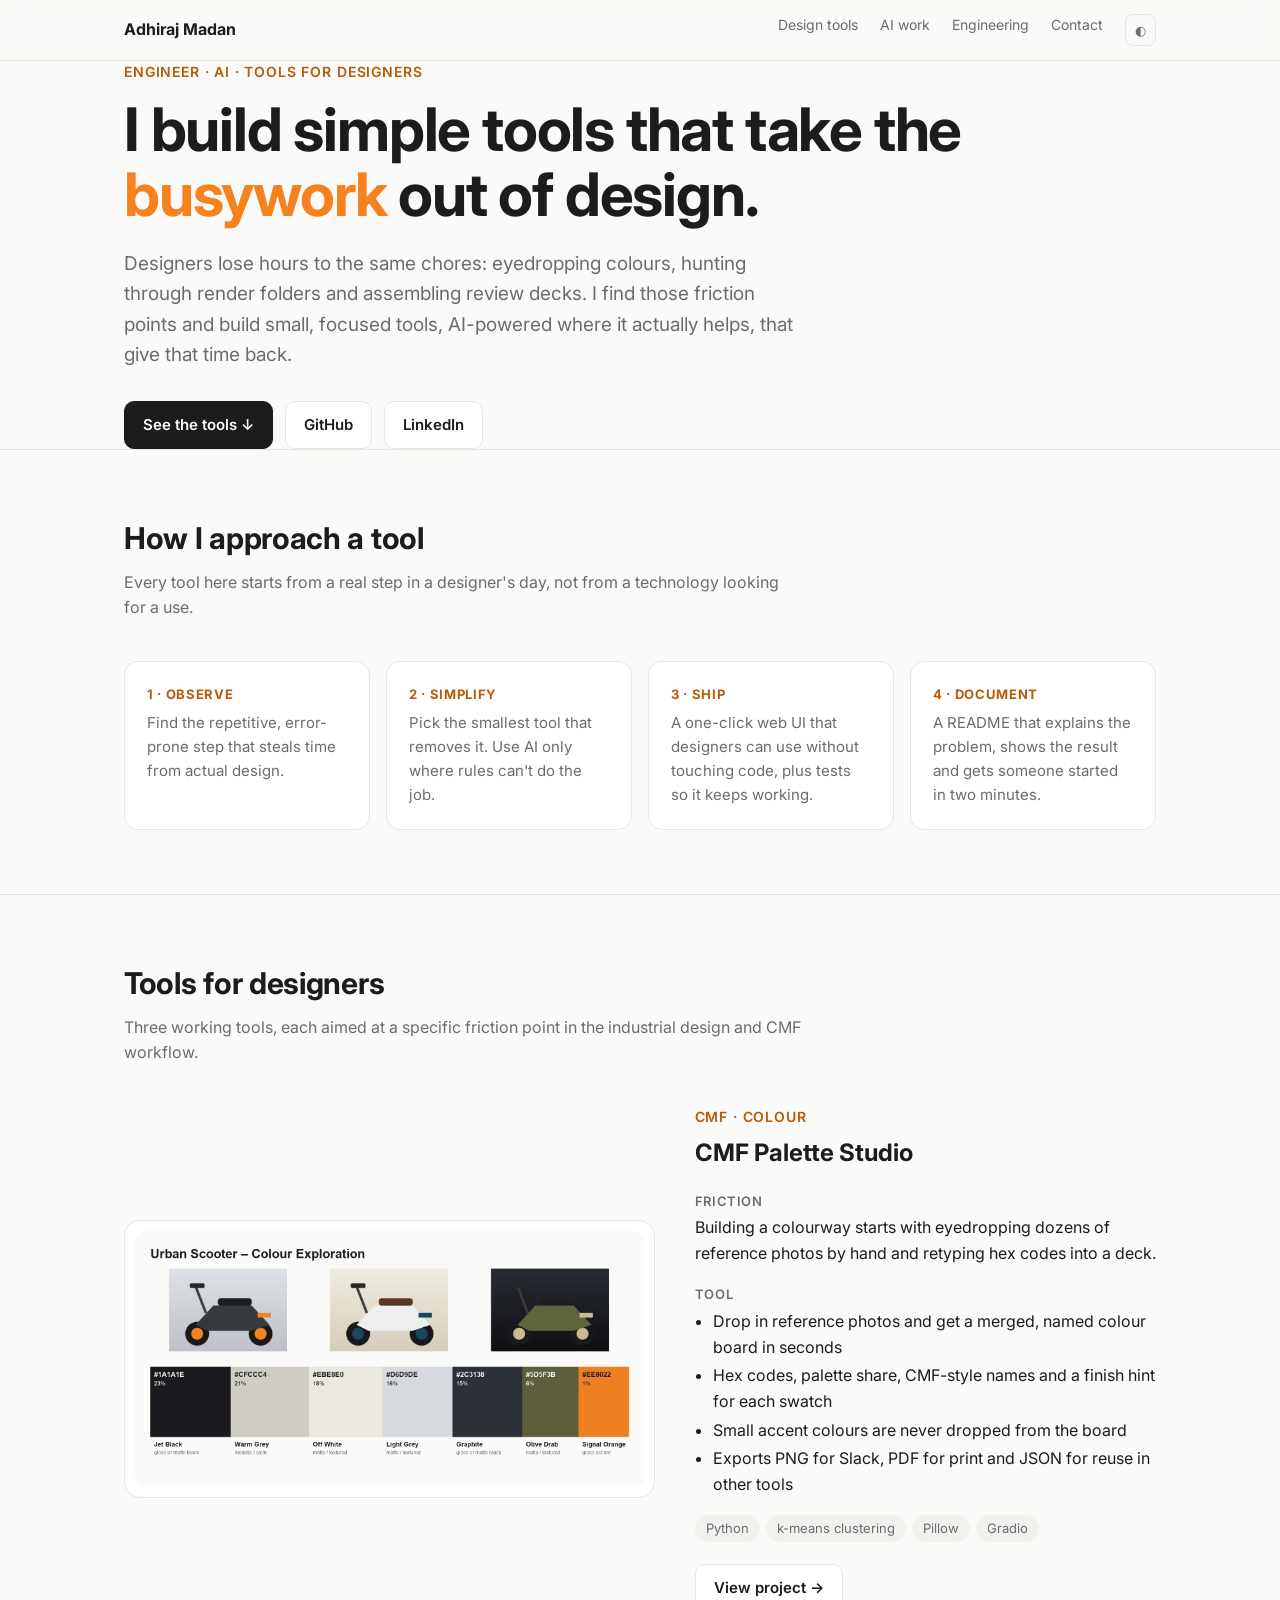
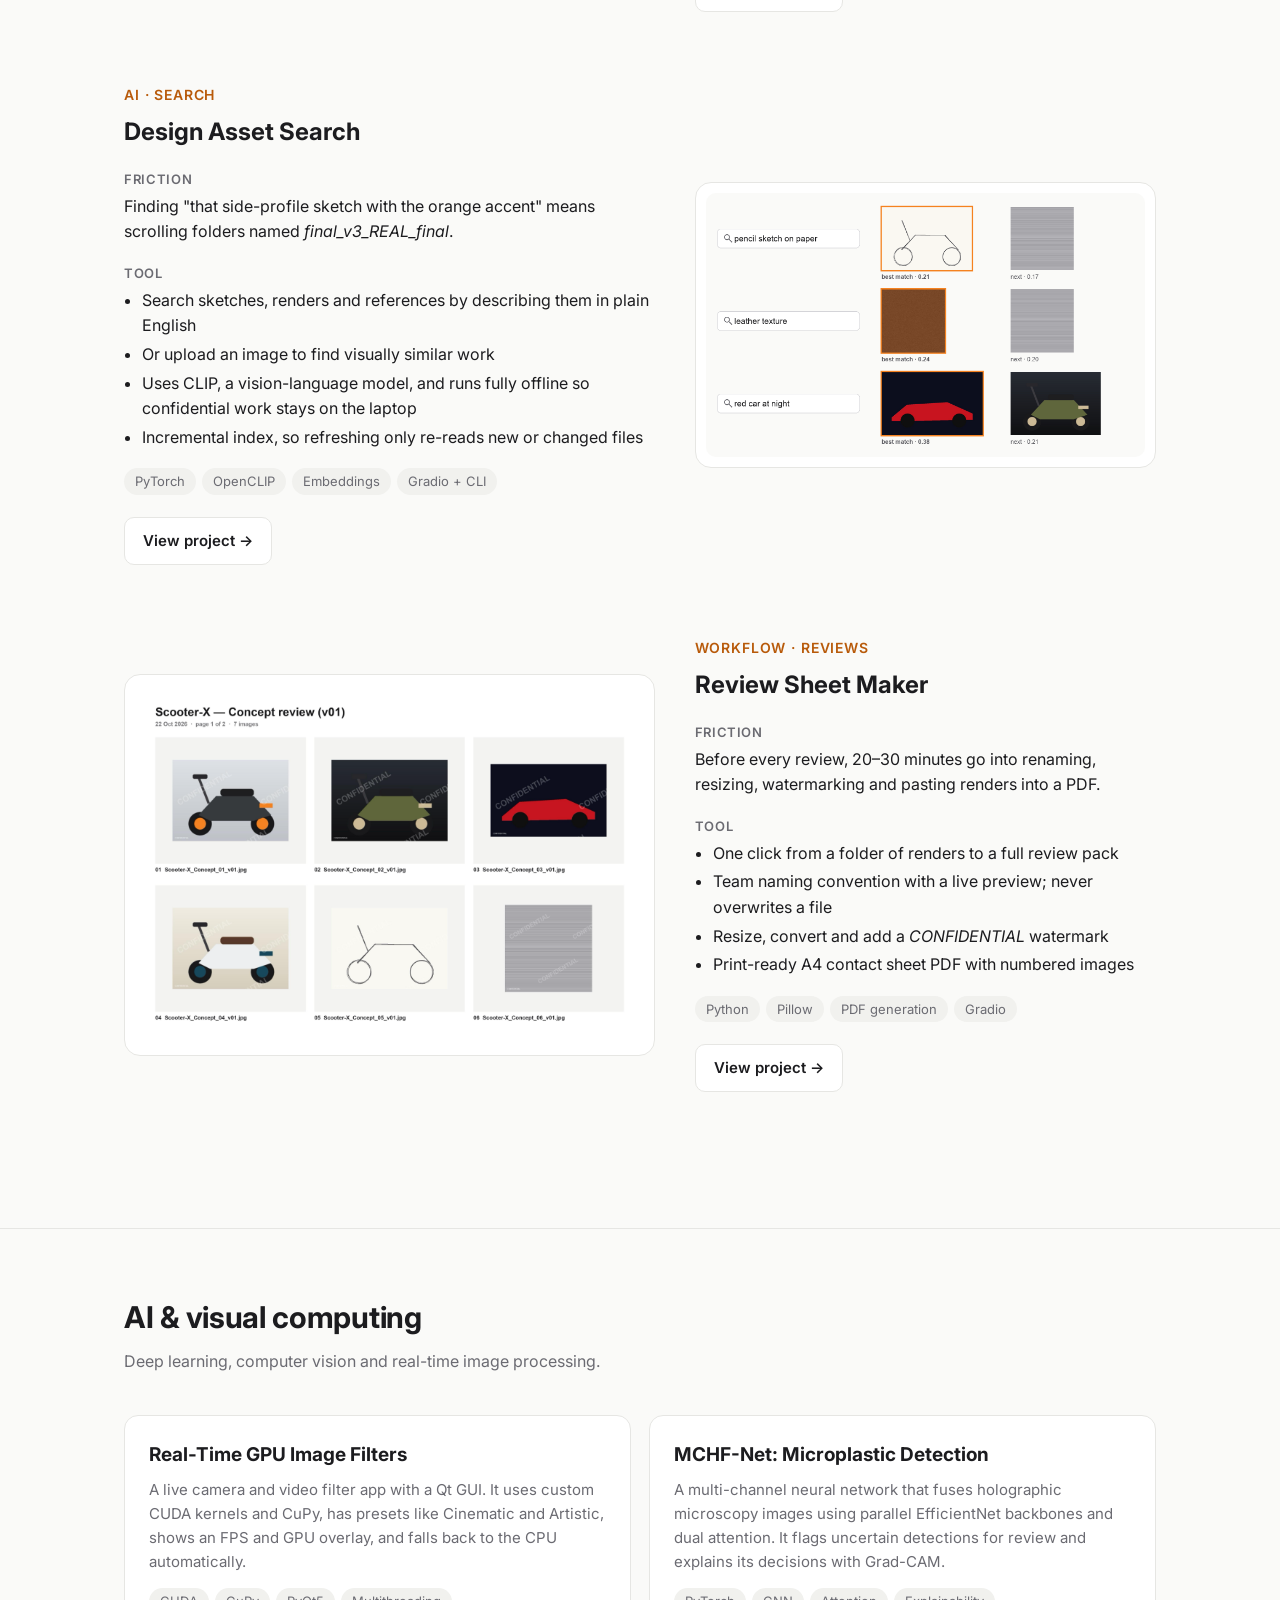
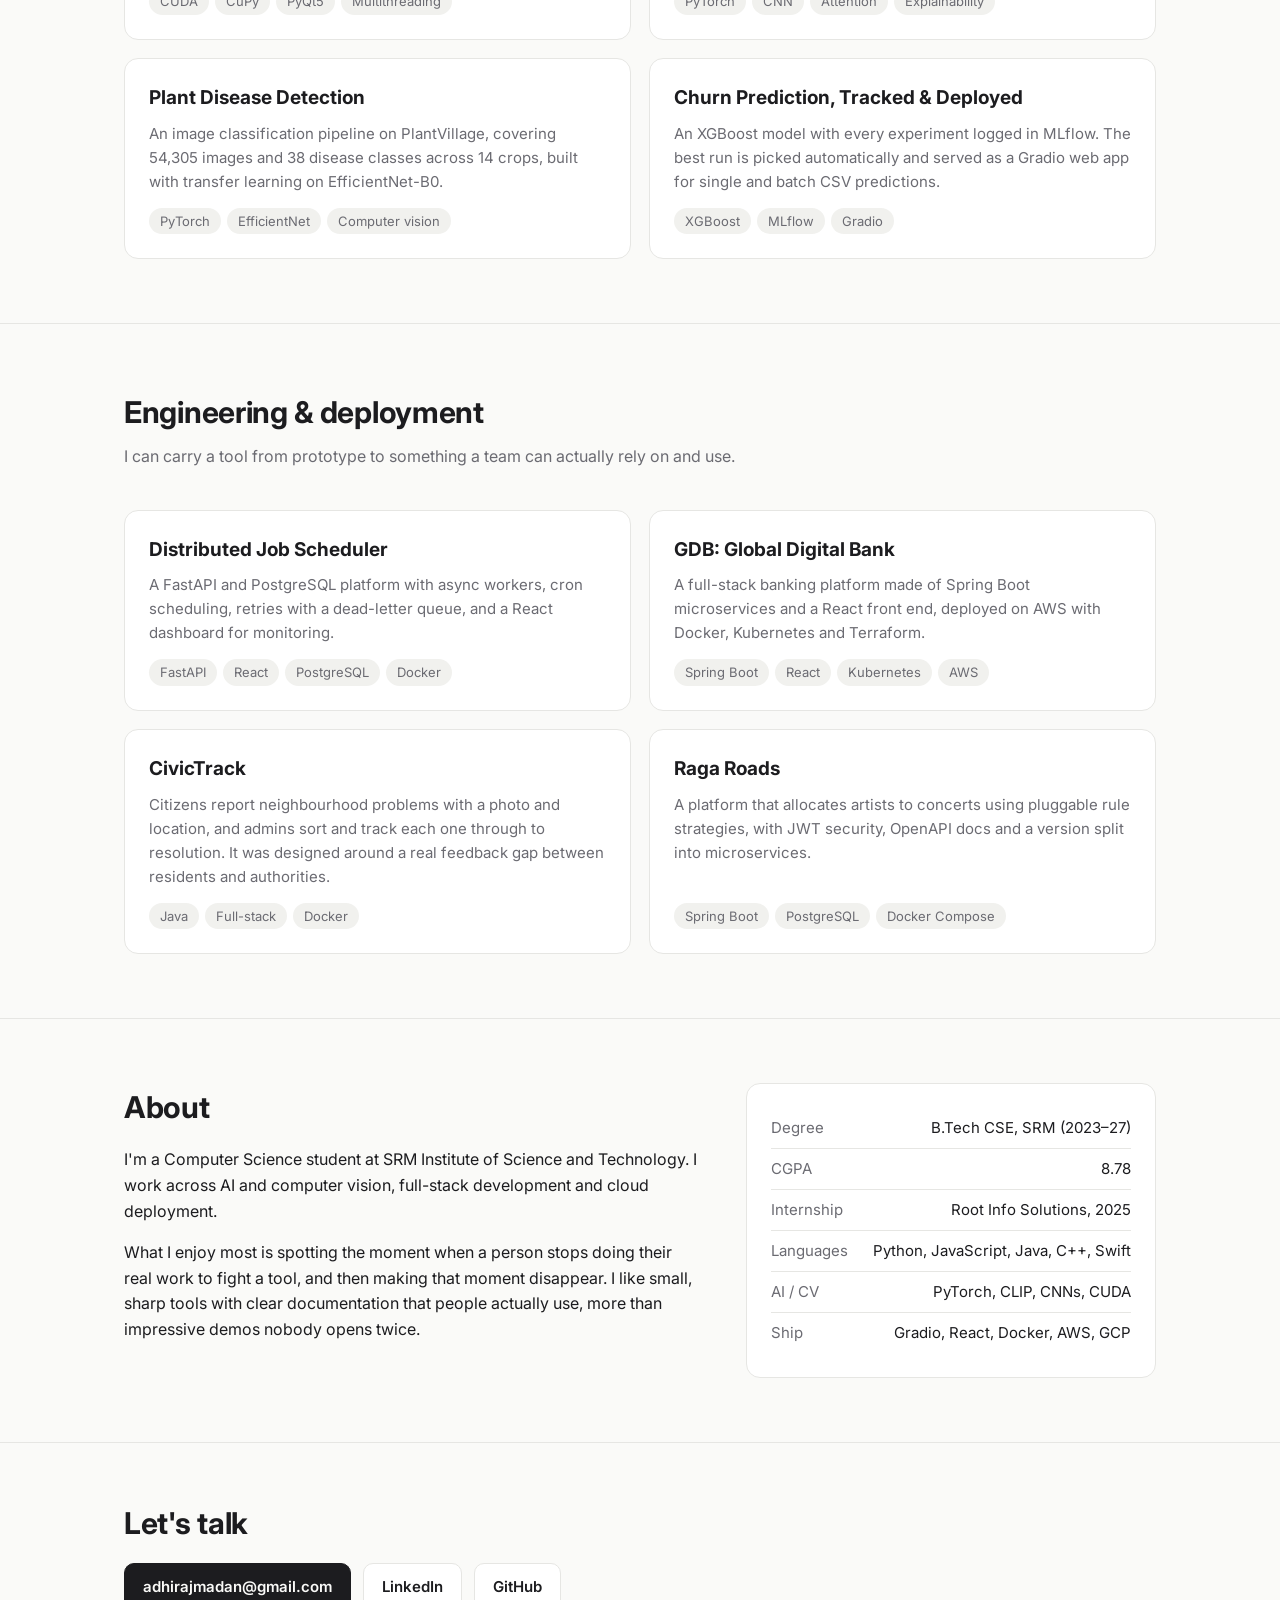
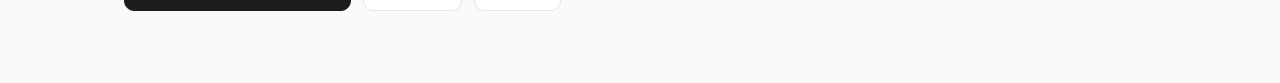
==== index.html @ 3d4261e3 "Portfolio site" ====
<!doctype html>
<html lang="en">
<head>
<meta charset="utf-8">
<meta name="viewport" content="width=device-width, initial-scale=1">
<title>Adhiraj Madan — Tools for Designers</title>
<meta name="description" content="Adhiraj Madan — engineer building simple, AI-powered tools that remove friction from design workflows.">
<link rel="preconnect" href="https://fonts.googleapis.com">
<link rel="preconnect" href="https://fonts.gstatic.com" crossorigin>
<link href="https://fonts.googleapis.com/css2?family=Inter:wght@400;500;600;700&display=swap" rel="stylesheet">
<style>
  :root {
    --bg: #fafaf8; --surface: #ffffff; --ink: #1c1c1f; --muted: #6b6b72; --line: #e6e6e3;
    --accent: #f5821f; --accent-ink: #b85a0a; --chip: #f1f1ee;
  }
  @media (prefers-color-scheme: dark) {
    :root:not([data-theme="light"]) {
      --bg: #121214; --surface: #1b1b1e; --ink: #ededee; --muted: #9c9ca3; --line: #2c2c31;
      --accent: #f5821f; --accent-ink: #ffa557; --chip: #25252a;
    }
  }
  :root[data-theme="dark"] {
    --bg: #121214; --surface: #1b1b1e; --ink: #ededee; --muted: #9c9ca3; --line: #2c2c31;
    --accent: #f5821f; --accent-ink: #ffa557; --chip: #25252a;
  }
  * { box-sizing: border-box; }
  html { scroll-behavior: smooth; }
  body { margin: 0; background: var(--bg); color: var(--ink); font: 16px/1.6 Inter, system-ui, -apple-system, sans-serif; }
  a { color: inherit; }
  .wrap { max-width: 1080px; margin: 0 auto; padding: 0 24px; }

  nav { position: sticky; top: 0; z-index: 10; background: color-mix(in srgb, var(--bg) 88%, transparent); backdrop-filter: blur(10px); border-bottom: 1px solid var(--line); }
  nav .wrap { display: flex; align-items: center; justify-content: space-between; height: 60px; }
  nav .name { font-weight: 700; text-decoration: none; }
  nav .links { display: flex; gap: 22px; font-size: 14px; }
  nav .links a { text-decoration: none; color: var(--muted); }
  nav .links a:hover { color: var(--ink); }

  header { padding: 96px 0 72px; }
  .eyebrow { color: var(--accent-ink); font-weight: 600; font-size: 14px; letter-spacing: .06em; text-transform: uppercase; }
  h1 { font-size: clamp(36px, 6vw, 60px); line-height: 1.08; letter-spacing: -0.02em; margin: 14px 0 22px; max-width: 860px; }
  h1 span { color: var(--accent); }
  .lede { font-size: 19px; color: var(--muted); max-width: 680px; margin: 0 0 30px; }
  .cta { display: flex; flex-wrap: wrap; gap: 12px; }
  .btn { display: inline-flex; align-items: center; gap: 8px; padding: 11px 18px; border-radius: 10px; font-weight: 600; font-size: 15px; text-decoration: none; border: 1px solid var(--line); background: var(--surface); }
  .btn.primary { background: var(--ink); color: var(--bg); border-color: var(--ink); }
  .btn:hover { transform: translateY(-1px); }

  section { padding: 64px 0; border-top: 1px solid var(--line); }
  h2 { font-size: 30px; letter-spacing: -0.01em; margin: 0 0 8px; }
  .section-lede { color: var(--muted); margin: 0 0 40px; max-width: 680px; }

  .process { display: grid; grid-template-columns: repeat(4, 1fr); gap: 16px; }
  .step { background: var(--surface); border: 1px solid var(--line); border-radius: 14px; padding: 22px; }
  .step b { display: block; color: var(--accent-ink); font-size: 13px; letter-spacing: .05em; text-transform: uppercase; margin-bottom: 6px; }
  .step p { margin: 0; color: var(--muted); font-size: 15px; }

  .tool { display: grid; grid-template-columns: 1.15fr 1fr; gap: 40px; align-items: center; margin-bottom: 72px; }
  .tool:nth-child(even) .shot { order: 2; }
  .shot { background: var(--surface); border: 1px solid var(--line); border-radius: 16px; padding: 10px; }
  .shot img { display: block; width: 100%; height: auto; border-radius: 10px; }
  .tool h3 { font-size: 24px; margin: 6px 0 12px; }
  .label { font-size: 13px; font-weight: 600; color: var(--muted); text-transform: uppercase; letter-spacing: .05em; margin: 18px 0 4px; }
  .tool p { margin: 0; }
  .tool ul { margin: 0; padding-left: 18px; }
  .tool li { margin: 3px 0; }
  .chips { display: flex; flex-wrap: wrap; gap: 6px; margin: 18px 0; }
  .chip { background: var(--chip); border-radius: 999px; padding: 3px 11px; font-size: 13px; color: var(--muted); }
  .tool .btn { margin-top: 4px; }

  .grid { display: grid; grid-template-columns: repeat(2, 1fr); gap: 18px; }
  .card { background: var(--surface); border: 1px solid var(--line); border-radius: 14px; padding: 24px; text-decoration: none; display: flex; flex-direction: column; transition: border-color .15s, transform .15s; }
  .card:hover { border-color: var(--accent); transform: translateY(-2px); }
  .card h3 { margin: 0 0 8px; font-size: 19px; }
  .card p { margin: 0 0 14px; color: var(--muted); font-size: 15px; flex: 1; }
  .card .chips { margin: 0; }

  .about { display: grid; grid-template-columns: 1.4fr 1fr; gap: 48px; }
  .facts { background: var(--surface); border: 1px solid var(--line); border-radius: 14px; padding: 24px; }
  .facts div { padding: 8px 0; border-bottom: 1px solid var(--line); display: flex; justify-content: space-between; gap: 16px; font-size: 15px; }
  .facts div:last-child { border-bottom: 0; }
  .facts span { color: var(--muted); }

  footer { padding: 56px 0 72px; border-top: 1px solid var(--line); }
  footer h2 { margin-bottom: 16px; }
  .theme-toggle { background: none; border: 1px solid var(--line); border-radius: 8px; padding: 5px 9px; cursor: pointer; color: var(--muted); font: inherit; font-size: 13px; }

  @media (max-width: 820px) {
    nav .links a.hide-sm { display: none; }
    .process { grid-template-columns: 1fr 1fr; }
    .tool, .about { grid-template-columns: 1fr; gap: 22px; }
    .tool:nth-child(even) .shot { order: 0; }
    .grid { grid-template-columns: 1fr; }
    header { padding: 64px 0 48px; }
  }
  @media (max-width: 480px) {
    .wrap { padding: 0 16px; }
    .process { grid-template-columns: 1fr; }
    nav .links { gap: 14px; }
  }
</style>
</head>
<body>

<nav>
  <div class="wrap">
    <a class="name" href="#">Adhiraj Madan</a>
    <div class="links">
      <a href="#tools">Design tools</a>
      <a href="#ai" class="hide-sm">AI work</a>
      <a href="#engineering" class="hide-sm">Engineering</a>
      <a href="#contact">Contact</a>
      <button class="theme-toggle" id="theme" aria-label="Toggle dark mode">◐</button>
    </div>
  </div>
</nav>

<header class="wrap">
  <div class="eyebrow">Engineer · AI · Tools for designers</div>
  <h1>I build simple tools that take the <span>busywork</span> out of design.</h1>
  <p class="lede">
    Designers lose hours to the same chores: eyedropping colours, hunting through render folders and assembling
    review decks. I find those friction points and build small, focused tools, AI-powered where it actually
    helps, that give that time back.
  </p>
  <div class="cta">
    <a class="btn primary" href="#tools">See the tools ↓</a>
    <a class="btn" href="https://github.com/Subzero-005" target="_blank" rel="noopener">GitHub</a>
    <a class="btn" href="https://www.linkedin.com/in/adhiraj-madan-151016289/" target="_blank" rel="noopener">LinkedIn</a>
  </div>
</header>

<section>
  <div class="wrap">
    <h2>How I approach a tool</h2>
    <p class="section-lede">Every tool here starts from a real step in a designer's day, not from a technology looking for a use.</p>
    <div class="process">
      <div class="step"><b>1 · Observe</b><p>Find the repetitive, error-prone step that steals time from actual design.</p></div>
      <div class="step"><b>2 · Simplify</b><p>Pick the smallest tool that removes it. Use AI only where rules can't do the job.</p></div>
      <div class="step"><b>3 · Ship</b><p>A one-click web UI that designers can use without touching code, plus tests so it keeps working.</p></div>
      <div class="step"><b>4 · Document</b><p>A README that explains the problem, shows the result and gets someone started in two minutes.</p></div>
    </div>
  </div>
</section>

<section id="tools">
  <div class="wrap">
    <h2>Tools for designers</h2>
    <p class="section-lede">Three working tools, each aimed at a specific friction point in the industrial design and CMF workflow.</p>

    <article class="tool">
      <div class="shot"><img src="assets/cmf-board.png" alt="A CMF colour board generated from three scooter reference images, with named swatches and finish hints" loading="lazy"></div>
      <div>
        <div class="eyebrow">CMF · Colour</div>
        <h3>CMF Palette Studio</h3>
        <div class="label">Friction</div>
        <p>Building a colourway starts with eyedropping dozens of reference photos by hand and retyping hex codes into a deck.</p>
        <div class="label">Tool</div>
        <ul>
          <li>Drop in reference photos and get a merged, named colour board in seconds</li>
          <li>Hex codes, palette share, CMF-style names and a finish hint for each swatch</li>
          <li>Small accent colours are never dropped from the board</li>
          <li>Exports PNG for Slack, PDF for print and JSON for reuse in other tools</li>
        </ul>
        <div class="chips"><span class="chip">Python</span><span class="chip">k-means clustering</span><span class="chip">Pillow</span><span class="chip">Gradio</span></div>
        <a class="btn" href="https://github.com/Subzero-005/cmf-palette-studio" target="_blank" rel="noopener">View project →</a>
      </div>
    </article>

    <article class="tool">
      <div class="shot"><img src="assets/asset-search.png" alt="Text searches such as 'pencil sketch on paper' and 'leather texture' returning the matching images" loading="lazy"></div>
      <div>
        <div class="eyebrow">AI · Search</div>
        <h3>Design Asset Search</h3>
        <div class="label">Friction</div>
        <p>Finding "that side-profile sketch with the orange accent" means scrolling folders named <i>final_v3_REAL_final</i>.</p>
        <div class="label">Tool</div>
        <ul>
          <li>Search sketches, renders and references by describing them in plain English</li>
          <li>Or upload an image to find visually similar work</li>
          <li>Uses CLIP, a vision-language model, and runs fully offline so confidential work stays on the laptop</li>
          <li>Incremental index, so refreshing only re-reads new or changed files</li>
        </ul>
        <div class="chips"><span class="chip">PyTorch</span><span class="chip">OpenCLIP</span><span class="chip">Embeddings</span><span class="chip">Gradio + CLI</span></div>
        <a class="btn" href="https://github.com/Subzero-005/design-asset-search" target="_blank" rel="noopener">View project →</a>
      </div>
    </article>

    <article class="tool">
      <div class="shot"><img src="assets/review-sheet.png" alt="An A4 contact sheet of renamed, watermarked concept renders ready for a design review" loading="lazy"></div>
      <div>
        <div class="eyebrow">Workflow · Reviews</div>
        <h3>Review Sheet Maker</h3>
        <div class="label">Friction</div>
        <p>Before every review, 20–30 minutes go into renaming, resizing, watermarking and pasting renders into a PDF.</p>
        <div class="label">Tool</div>
        <ul>
          <li>One click from a folder of renders to a full review pack</li>
          <li>Team naming convention with a live preview; never overwrites a file</li>
          <li>Resize, convert and add a <i>CONFIDENTIAL</i> watermark</li>
          <li>Print-ready A4 contact sheet PDF with numbered images</li>
        </ul>
        <div class="chips"><span class="chip">Python</span><span class="chip">Pillow</span><span class="chip">PDF generation</span><span class="chip">Gradio</span></div>
        <a class="btn" href="https://github.com/Subzero-005/review-sheet-maker" target="_blank" rel="noopener">View project →</a>
      </div>
    </article>
  </div>
</section>

<section id="ai">
  <div class="wrap">
    <h2>AI &amp; visual computing</h2>
    <p class="section-lede">Deep learning, computer vision and real-time image processing.</p>
    <div class="grid">
      <a class="card" href="https://github.com/Subzero-005/realtime-gpu-image-filters" target="_blank" rel="noopener">
        <h3>Real-Time GPU Image Filters</h3>
        <p>A live camera and video filter app with a Qt GUI. It uses custom CUDA kernels and CuPy, has presets like Cinematic and Artistic, shows an FPS and GPU overlay, and falls back to the CPU automatically.</p>
        <div class="chips"><span class="chip">CUDA</span><span class="chip">CuPy</span><span class="chip">PyQt5</span><span class="chip">Multithreading</span></div>
      </a>
      <a class="card" href="https://github.com/Subzero-005/MCHF-Net-undersea-microplastic-detection" target="_blank" rel="noopener">
        <h3>MCHF-Net: Microplastic Detection</h3>
        <p>A multi-channel neural network that fuses holographic microscopy images using parallel EfficientNet backbones and dual attention. It flags uncertain detections for review and explains its decisions with Grad-CAM.</p>
        <div class="chips"><span class="chip">PyTorch</span><span class="chip">CNN</span><span class="chip">Attention</span><span class="chip">Explainability</span></div>
      </a>
      <a class="card" href="https://github.com/Subzero-005/plant-disease-detection" target="_blank" rel="noopener">
        <h3>Plant Disease Detection</h3>
        <p>An image classification pipeline on PlantVillage, covering 54,305 images and 38 disease classes across 14 crops, built with transfer learning on EfficientNet-B0.</p>
        <div class="chips"><span class="chip">PyTorch</span><span class="chip">EfficientNet</span><span class="chip">Computer vision</span></div>
      </a>
      <a class="card" href="https://github.com/Subzero-005/telco-churn-mlflow" target="_blank" rel="noopener">
        <h3>Churn Prediction, Tracked &amp; Deployed</h3>
        <p>An XGBoost model with every experiment logged in MLflow. The best run is picked automatically and served as a Gradio web app for single and batch CSV predictions.</p>
        <div class="chips"><span class="chip">XGBoost</span><span class="chip">MLflow</span><span class="chip">Gradio</span></div>
      </a>
    </div>
  </div>
</section>

<section id="engineering">
  <div class="wrap">
    <h2>Engineering &amp; deployment</h2>
    <p class="section-lede">I can carry a tool from prototype to something a team can actually rely on and use.</p>
    <div class="grid">
      <a class="card" href="https://github.com/Subzero-005/distributed-job-scheduler" target="_blank" rel="noopener">
        <h3>Distributed Job Scheduler</h3>
        <p>A FastAPI and PostgreSQL platform with async workers, cron scheduling, retries with a dead-letter queue, and a React dashboard for monitoring.</p>
        <div class="chips"><span class="chip">FastAPI</span><span class="chip">React</span><span class="chip">PostgreSQL</span><span class="chip">Docker</span></div>
      </a>
      <a class="card" href="https://github.com/Subzero-005/GDB--full-stack-application" target="_blank" rel="noopener">
        <h3>GDB: Global Digital Bank</h3>
        <p>A full-stack banking platform made of Spring Boot microservices and a React front end, deployed on AWS with Docker, Kubernetes and Terraform.</p>
        <div class="chips"><span class="chip">Spring Boot</span><span class="chip">React</span><span class="chip">Kubernetes</span><span class="chip">AWS</span></div>
      </a>
      <a class="card" href="https://github.com/Subzero-005/civictrack-issue-reporter" target="_blank" rel="noopener">
        <h3>CivicTrack</h3>
        <p>Citizens report neighbourhood problems with a photo and location, and admins sort and track each one through to resolution. It was designed around a real feedback gap between residents and authorities.</p>
        <div class="chips"><span class="chip">Java</span><span class="chip">Full-stack</span><span class="chip">Docker</span></div>
      </a>
      <a class="card" href="https://github.com/Subzero-005/raga-roads" target="_blank" rel="noopener">
        <h3>Raga Roads</h3>
        <p>A platform that allocates artists to concerts using pluggable rule strategies, with JWT security, OpenAPI docs and a version split into microservices.</p>
        <div class="chips"><span class="chip">Spring Boot</span><span class="chip">PostgreSQL</span><span class="chip">Docker Compose</span></div>
      </a>
    </div>
  </div>
</section>

<section>
  <div class="wrap about">
    <div>
      <h2>About</h2>
      <p>I'm a Computer Science student at SRM Institute of Science and Technology. I work across AI and computer vision, full-stack development and cloud deployment.</p>
      <p>What I enjoy most is spotting the moment when a person stops doing their real work to fight a tool, and then making that moment disappear. I like small, sharp tools with clear documentation that people actually use, more than impressive demos nobody opens twice.</p>
    </div>
    <div class="facts">
      <div><span>Degree</span>B.Tech CSE, SRM (2023–27)</div>
      <div><span>CGPA</span>8.78</div>
      <div><span>Internship</span>Root Info Solutions, 2025</div>
      <div><span>Languages</span>Python, JavaScript, Java, C++, Swift</div>
      <div><span>AI / CV</span>PyTorch, CLIP, CNNs, CUDA</div>
      <div><span>Ship</span>Gradio, React, Docker, AWS, GCP</div>
    </div>
  </div>
</section>

<footer id="contact">
  <div class="wrap">
    <h2>Let's talk</h2>
    <div class="cta">
      <a class="btn primary" href="mailto:adhirajmadan@gmail.com">adhirajmadan@gmail.com</a>
      <a class="btn" href="https://www.linkedin.com/in/adhiraj-madan-151016289/" target="_blank" rel="noopener">LinkedIn</a>
      <a class="btn" href="https://github.com/Subzero-005" target="_blank" rel="noopener">GitHub</a>
    </div>
  </div>
</footer>

<script>
  (function () {
    var root = document.documentElement, btn = document.getElementById('theme');
    try { var saved = localStorage.getItem('theme'); if (saved) root.setAttribute('data-theme', saved); } catch (e) {}
    btn.addEventListener('click', function () {
      var dark = root.getAttribute('data-theme') === 'dark' ||
        (!root.getAttribute('data-theme') && matchMedia('(prefers-color-scheme: dark)').matches);
      var next = dark ? 'light' : 'dark';
      root.setAttribute('data-theme', next);
      try { localStorage.setItem('theme', next); } catch (e) {}
    });
  })();
</script>
</body>
</html>
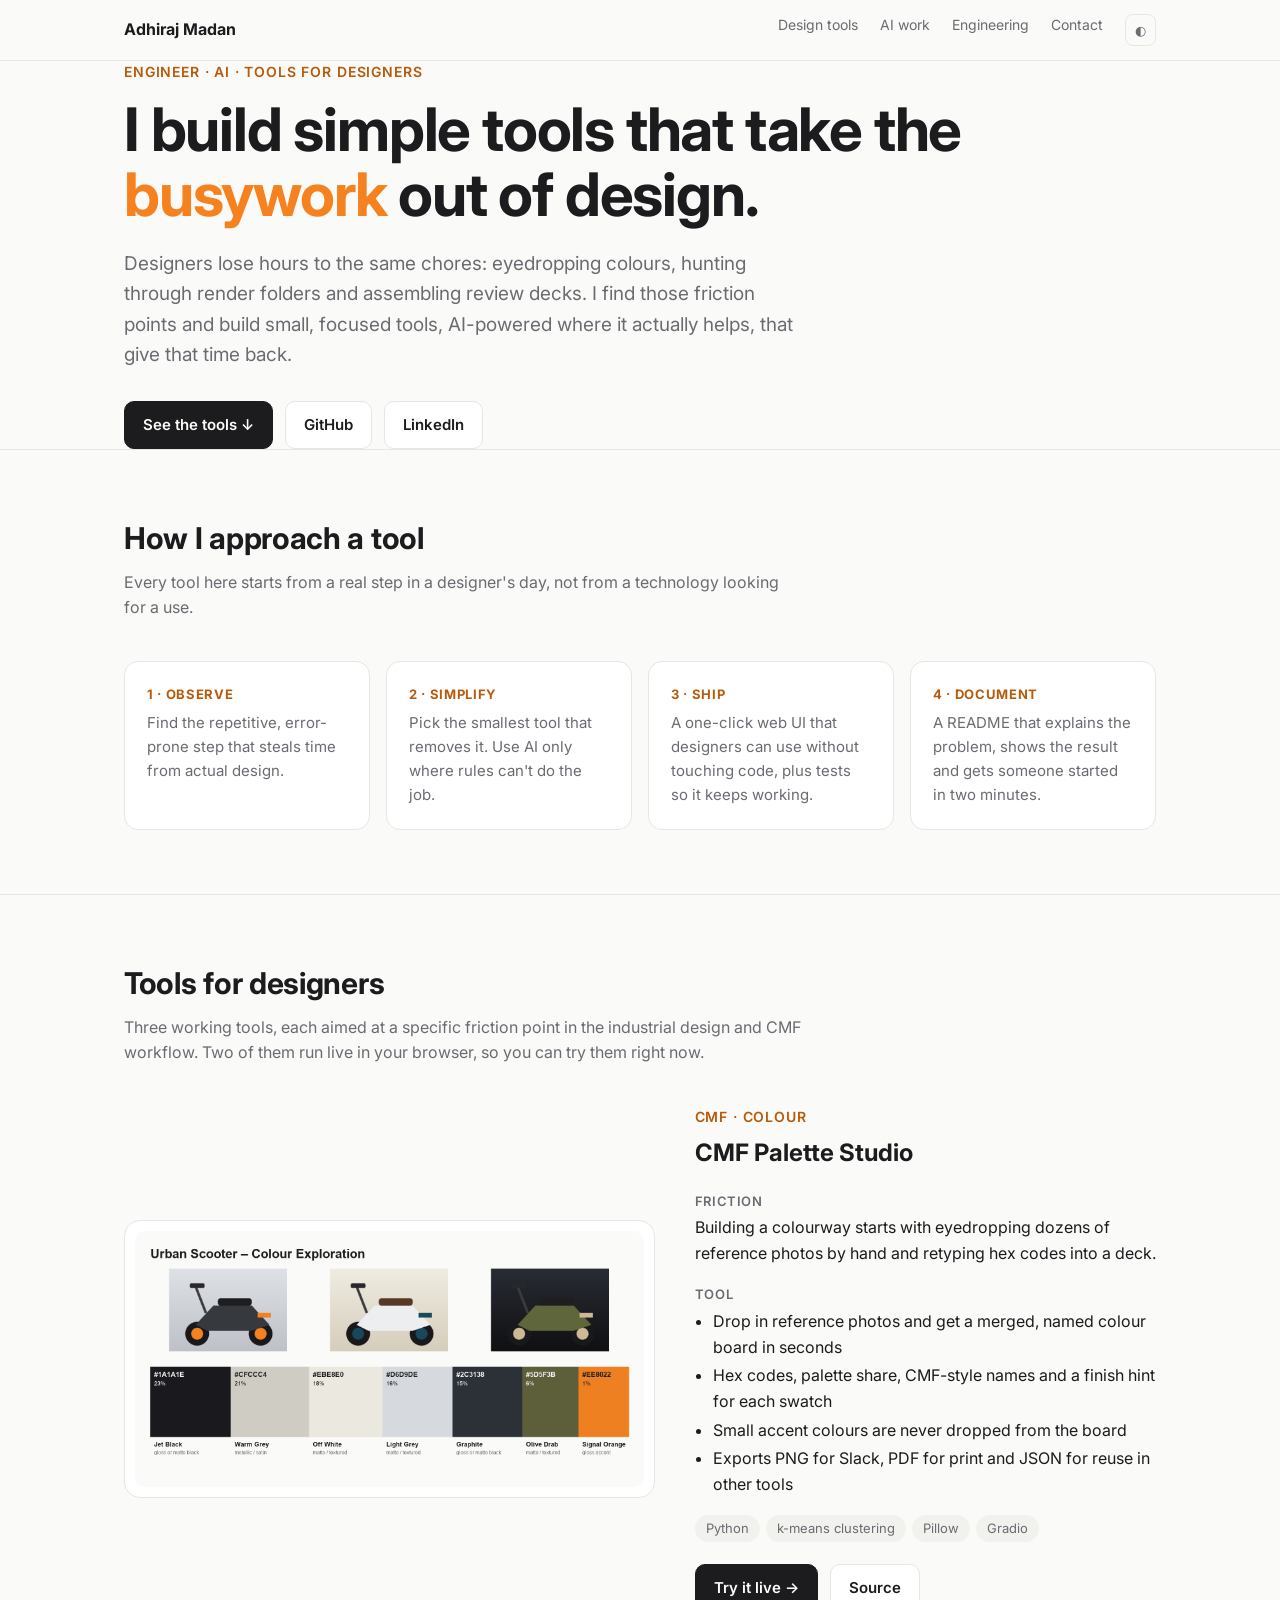
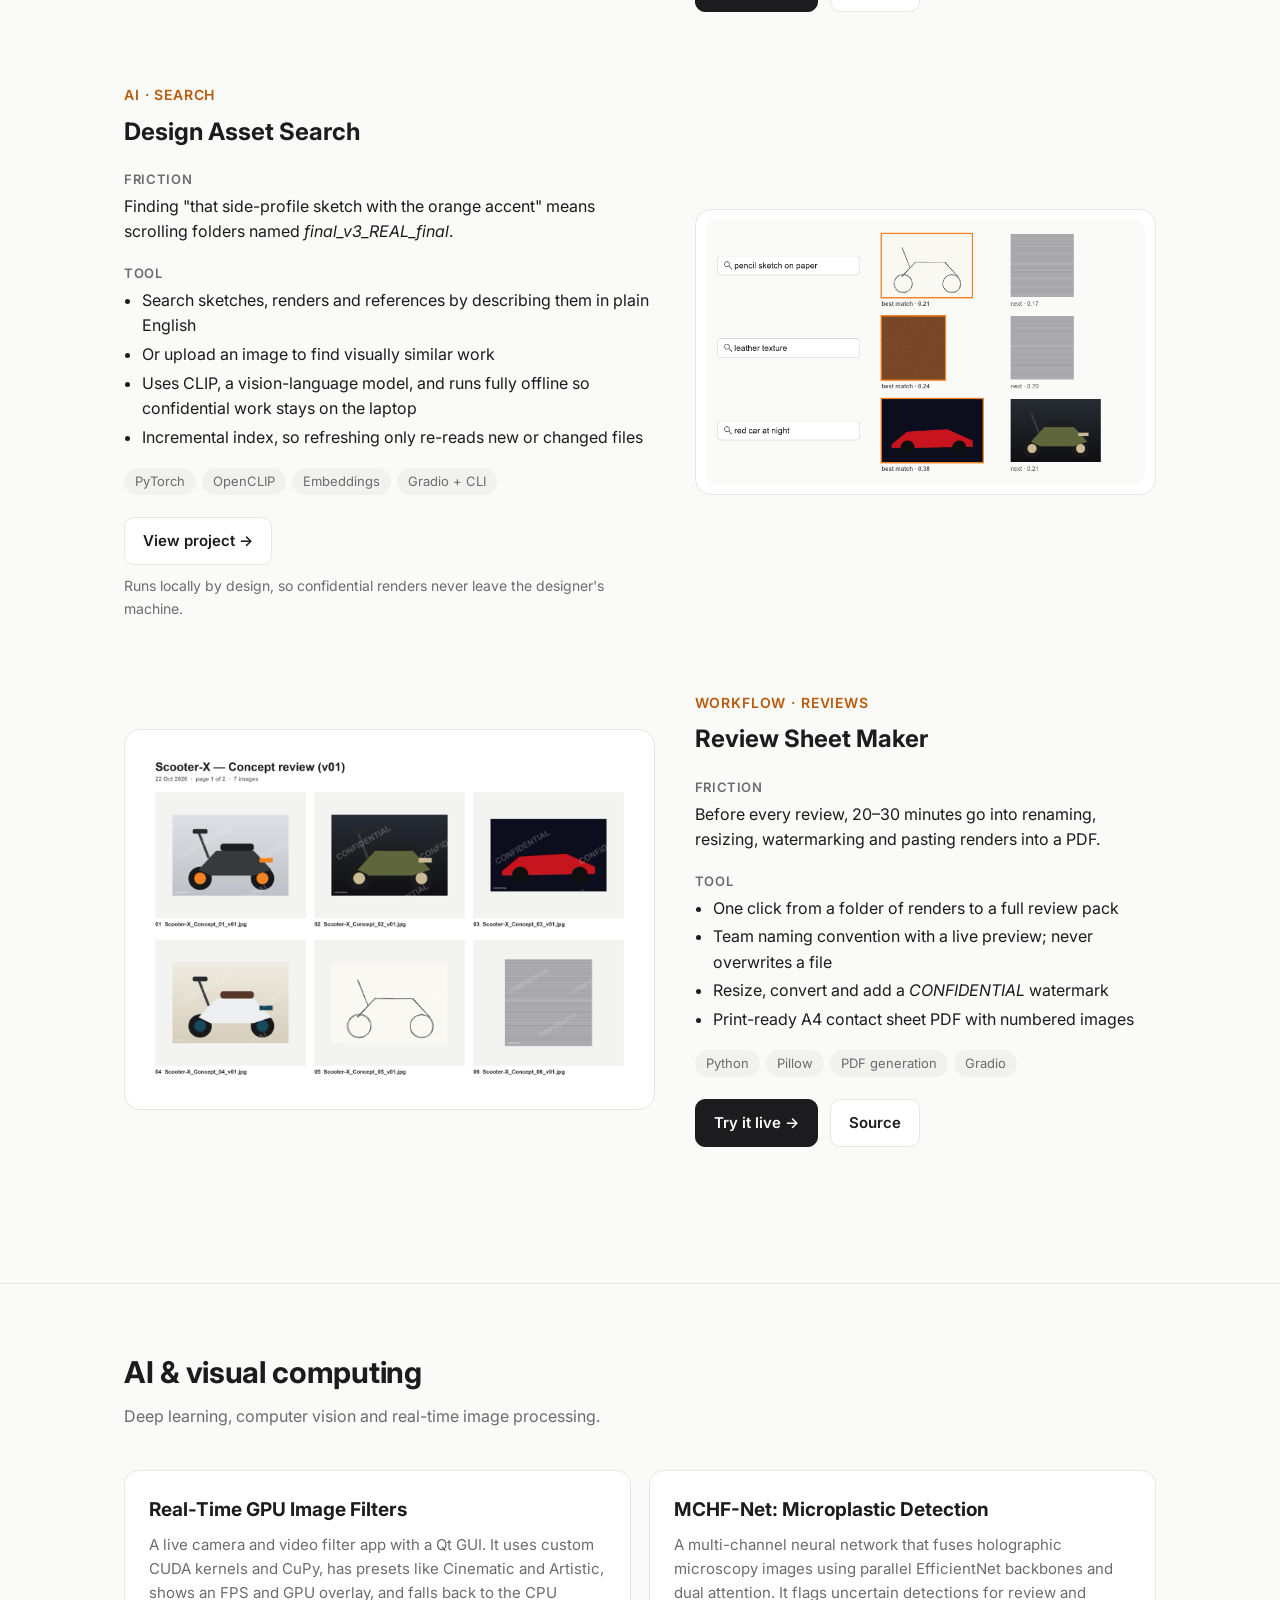
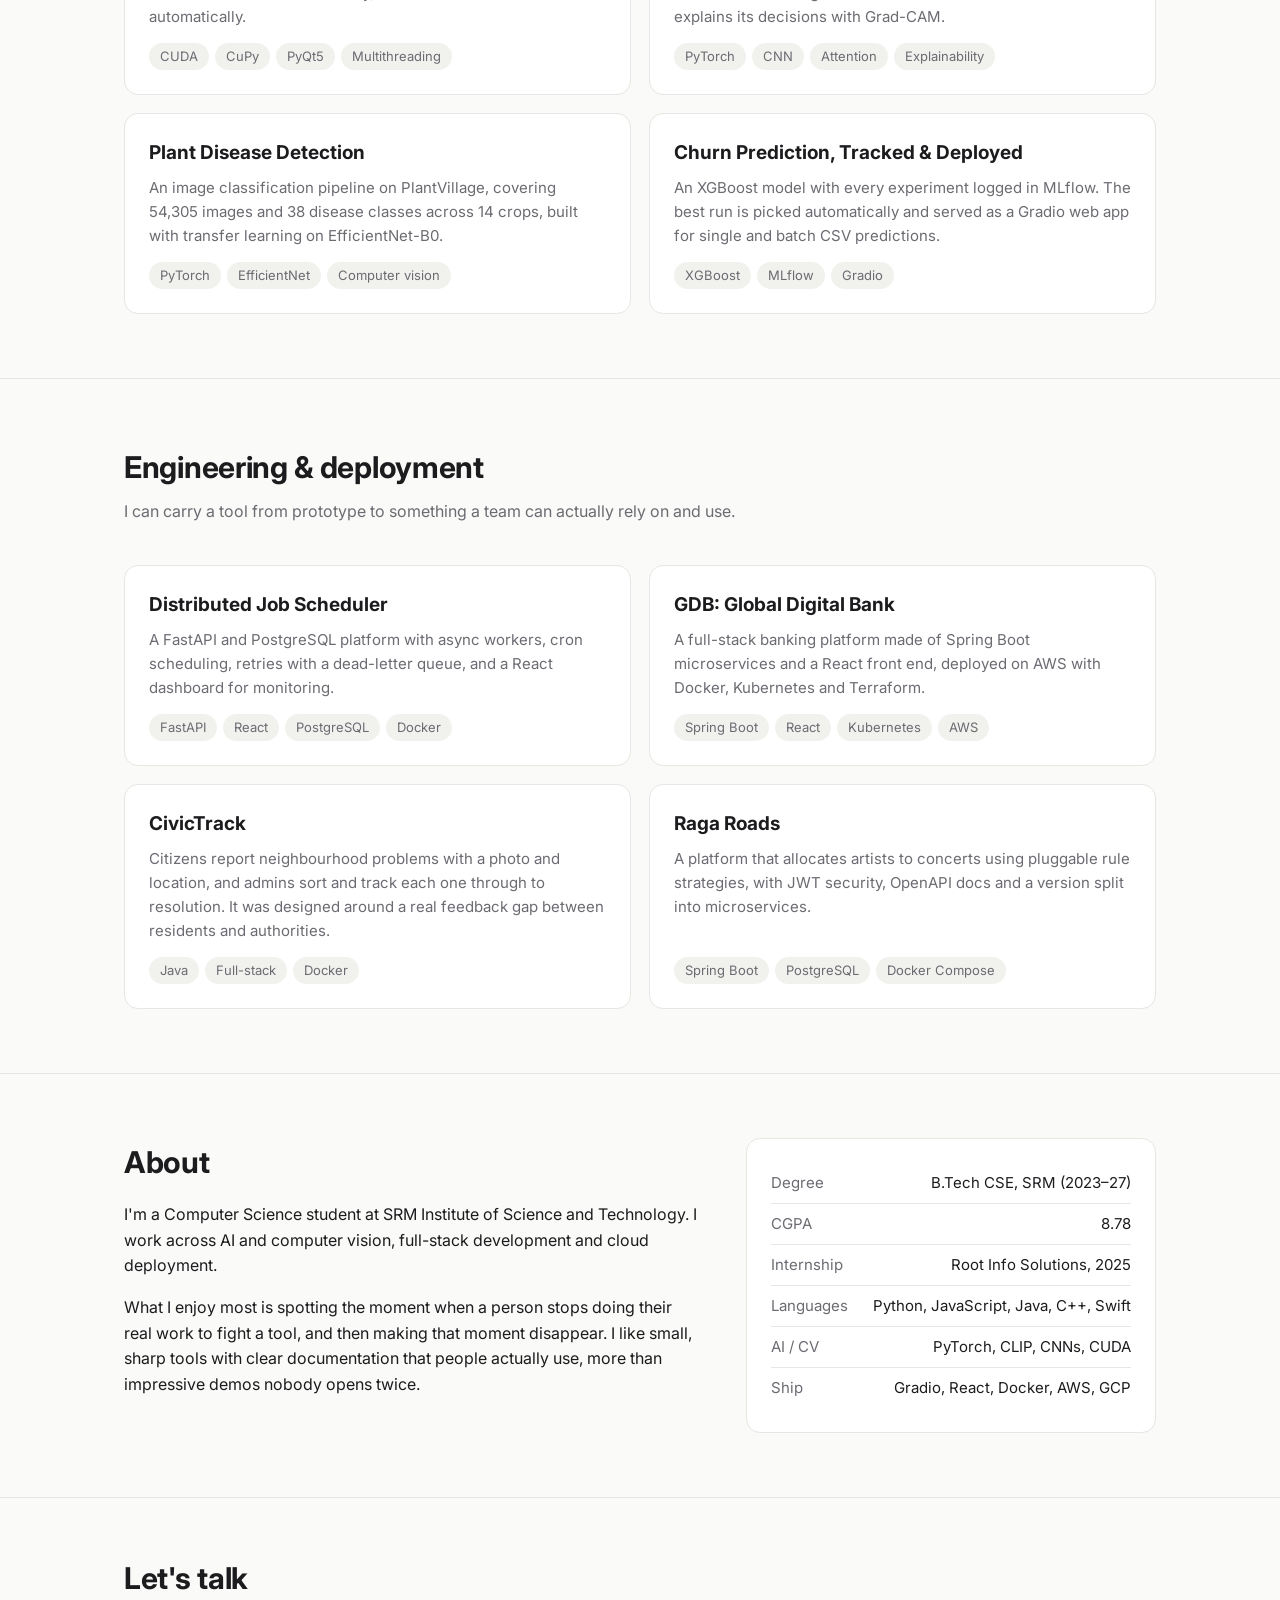
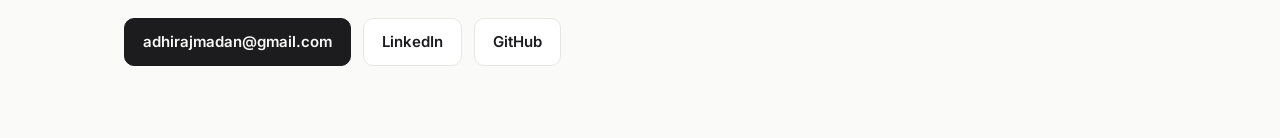
==== commit de5518a6: "Add live browser versions of CMF Palette Studio and Review Sheet Maker" ====
--- a/index.html
+++ b/index.html
@@ -146,7 +146,7 @@
 <section id="tools">
   <div class="wrap">
     <h2>Tools for designers</h2>
-    <p class="section-lede">Three working tools, each aimed at a specific friction point in the industrial design and CMF workflow.</p>
+    <p class="section-lede">Three working tools, each aimed at a specific friction point in the industrial design and CMF workflow. Two of them run live in your browser, so you can try them right now.</p>
 
     <article class="tool">
       <div class="shot"><img src="assets/cmf-board.png" alt="A CMF colour board generated from three scooter reference images, with named swatches and finish hints" loading="lazy"></div>
@@ -163,7 +163,7 @@
           <li>Exports PNG for Slack, PDF for print and JSON for reuse in other tools</li>
         </ul>
         <div class="chips"><span class="chip">Python</span><span class="chip">k-means clustering</span><span class="chip">Pillow</span><span class="chip">Gradio</span></div>
-        <a class="btn" href="https://github.com/Subzero-005/cmf-palette-studio" target="_blank" rel="noopener">View project →</a>
+        <div class="cta"><a class="btn primary" href="cmf/">Try it live →</a><a class="btn" href="https://github.com/Subzero-005/cmf-palette-studio" target="_blank" rel="noopener">Source</a></div>
       </div>
     </article>
 
@@ -183,6 +183,7 @@
         </ul>
         <div class="chips"><span class="chip">PyTorch</span><span class="chip">OpenCLIP</span><span class="chip">Embeddings</span><span class="chip">Gradio + CLI</span></div>
         <a class="btn" href="https://github.com/Subzero-005/design-asset-search" target="_blank" rel="noopener">View project →</a>
+        <p style="color:var(--muted);font-size:14px;margin-top:10px">Runs locally by design, so confidential renders never leave the designer's machine.</p>
       </div>
     </article>
 
@@ -201,7 +202,7 @@
           <li>Print-ready A4 contact sheet PDF with numbered images</li>
         </ul>
         <div class="chips"><span class="chip">Python</span><span class="chip">Pillow</span><span class="chip">PDF generation</span><span class="chip">Gradio</span></div>
-        <a class="btn" href="https://github.com/Subzero-005/review-sheet-maker" target="_blank" rel="noopener">View project →</a>
+        <div class="cta"><a class="btn primary" href="review/">Try it live →</a><a class="btn" href="https://github.com/Subzero-005/review-sheet-maker" target="_blank" rel="noopener">Source</a></div>
       </div>
     </article>
   </div>
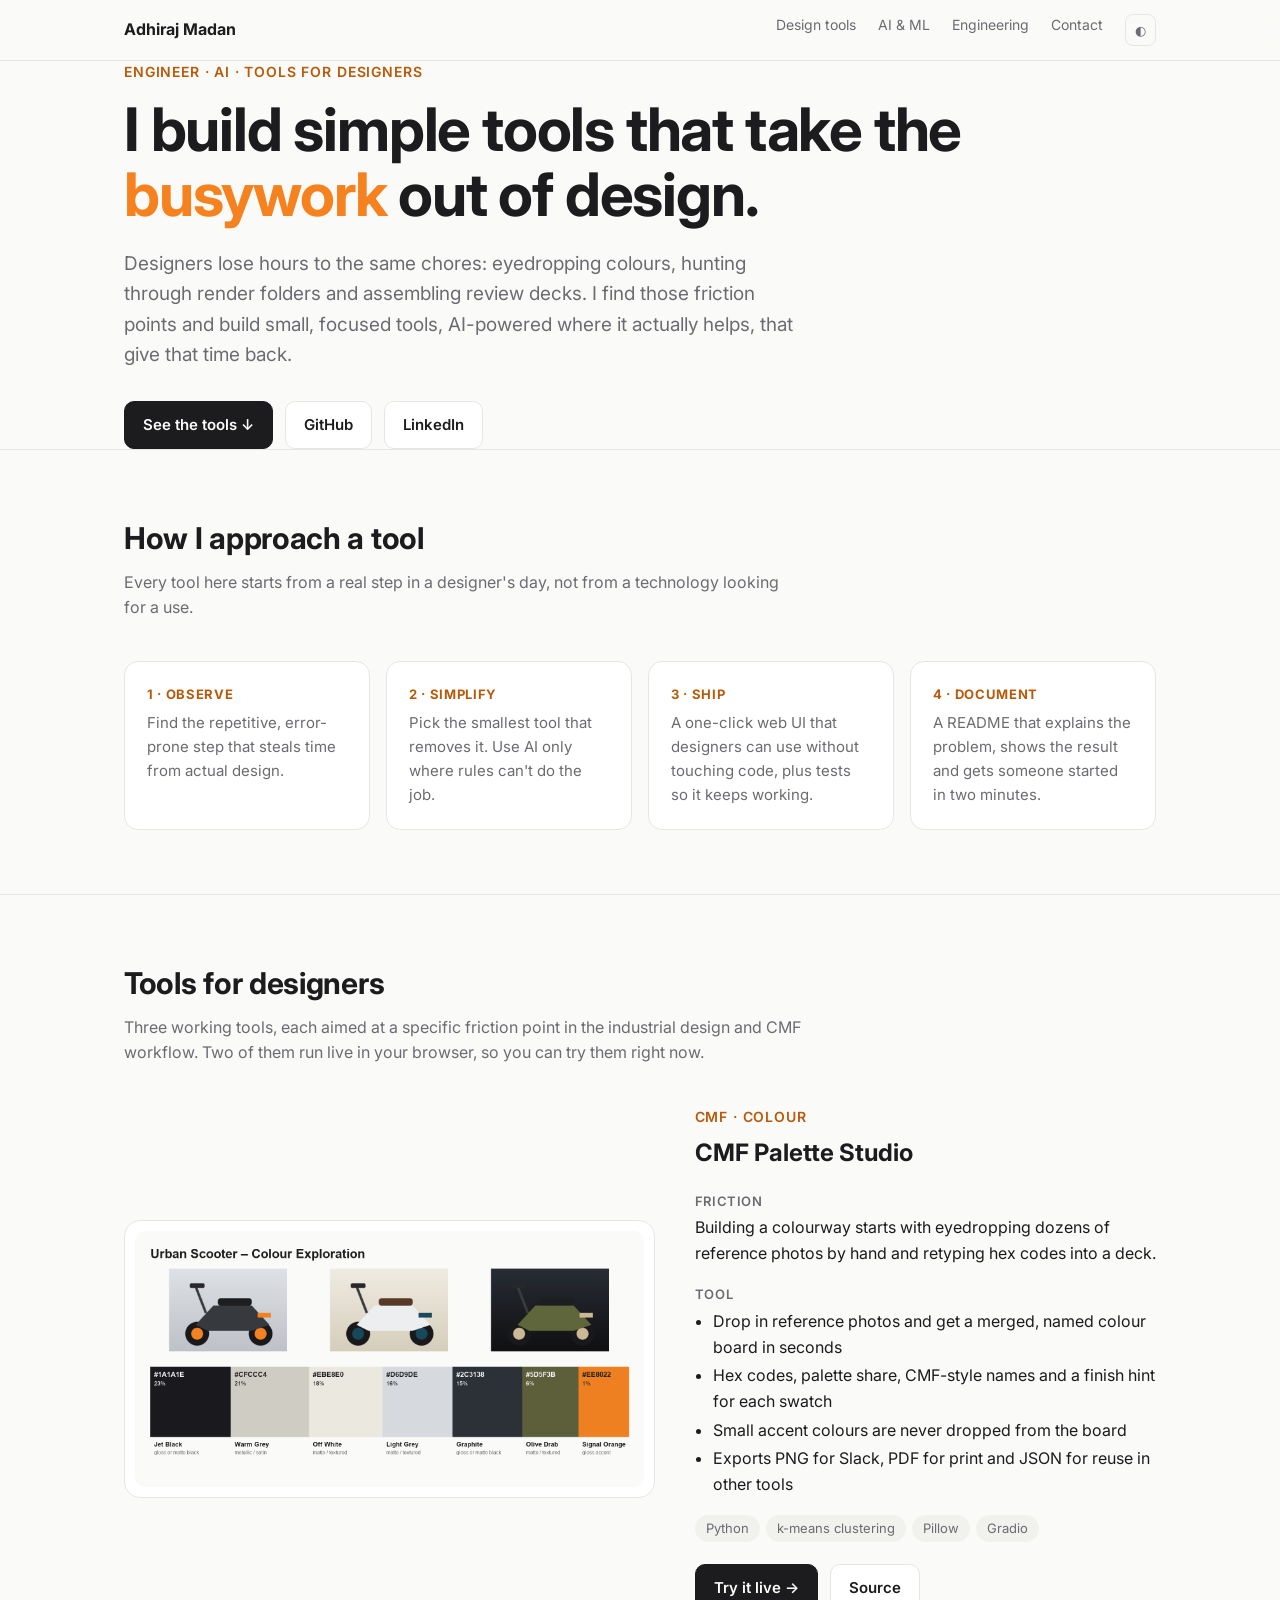
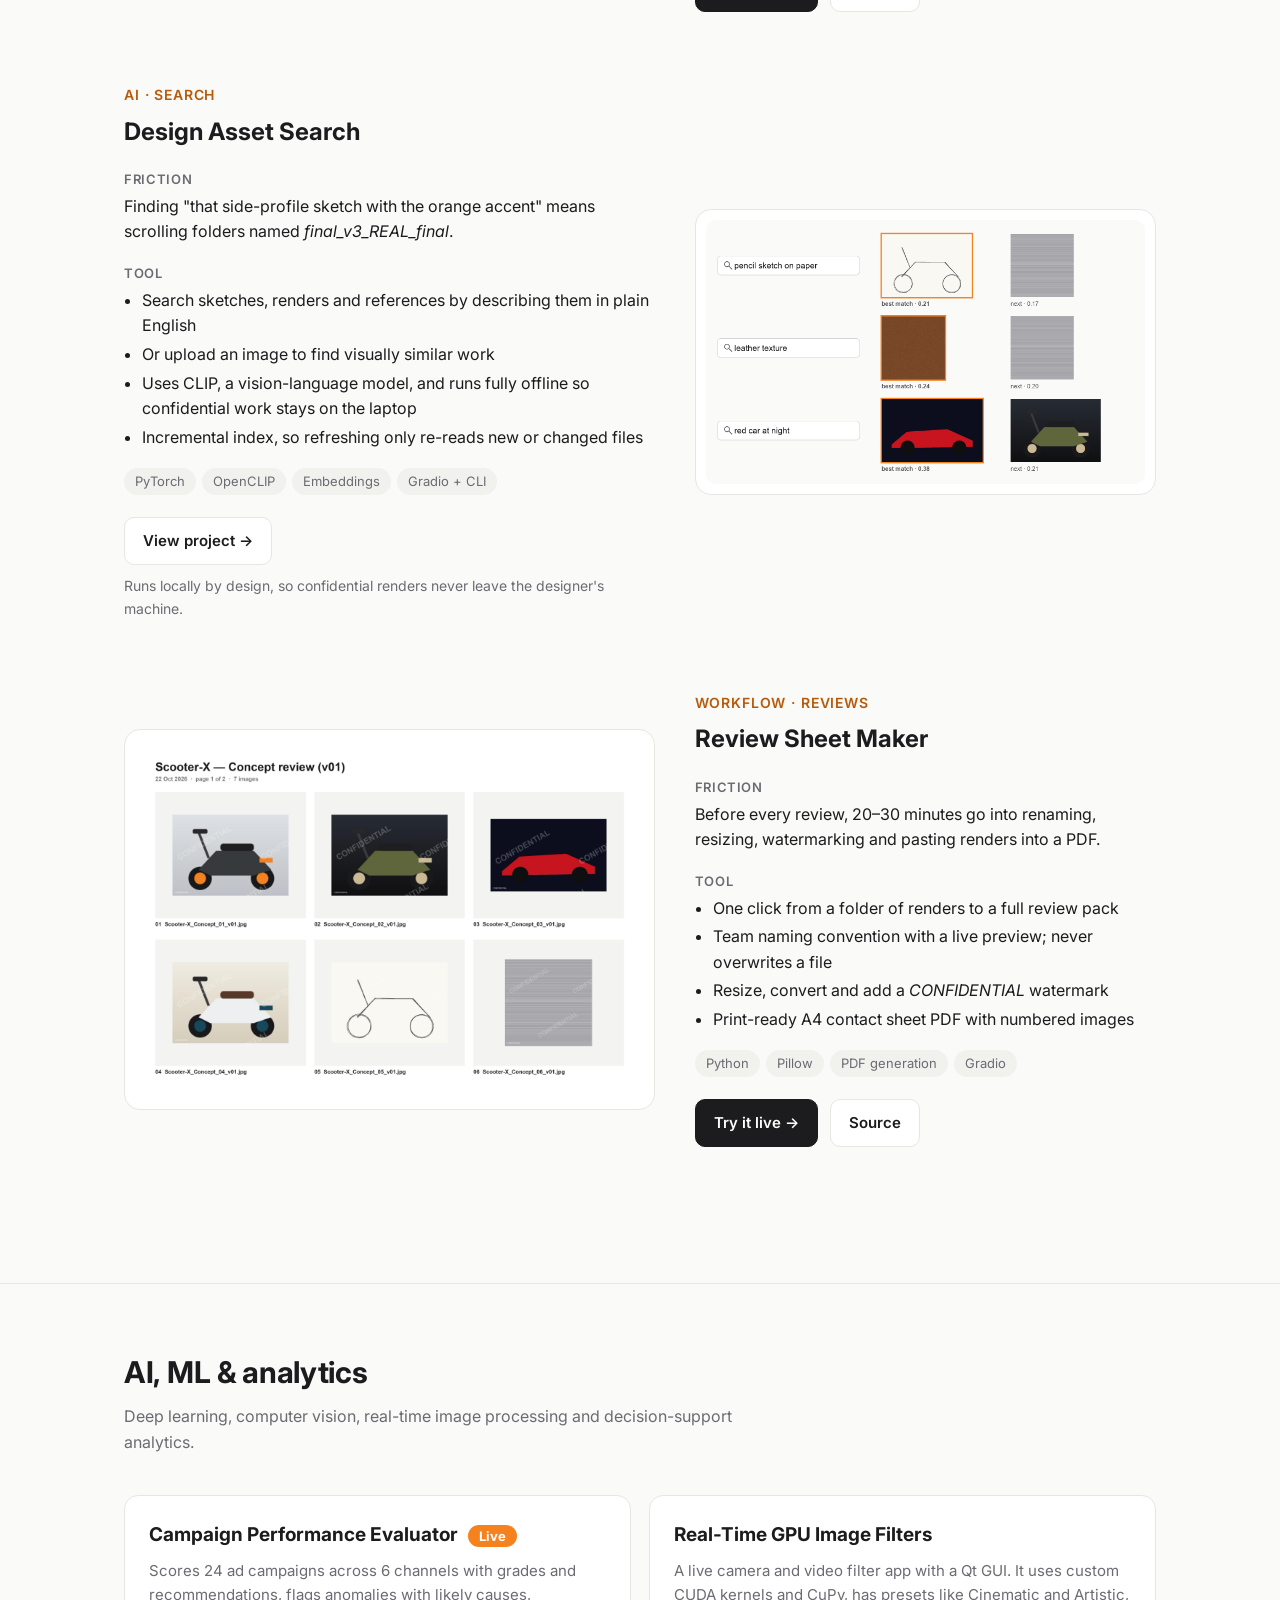
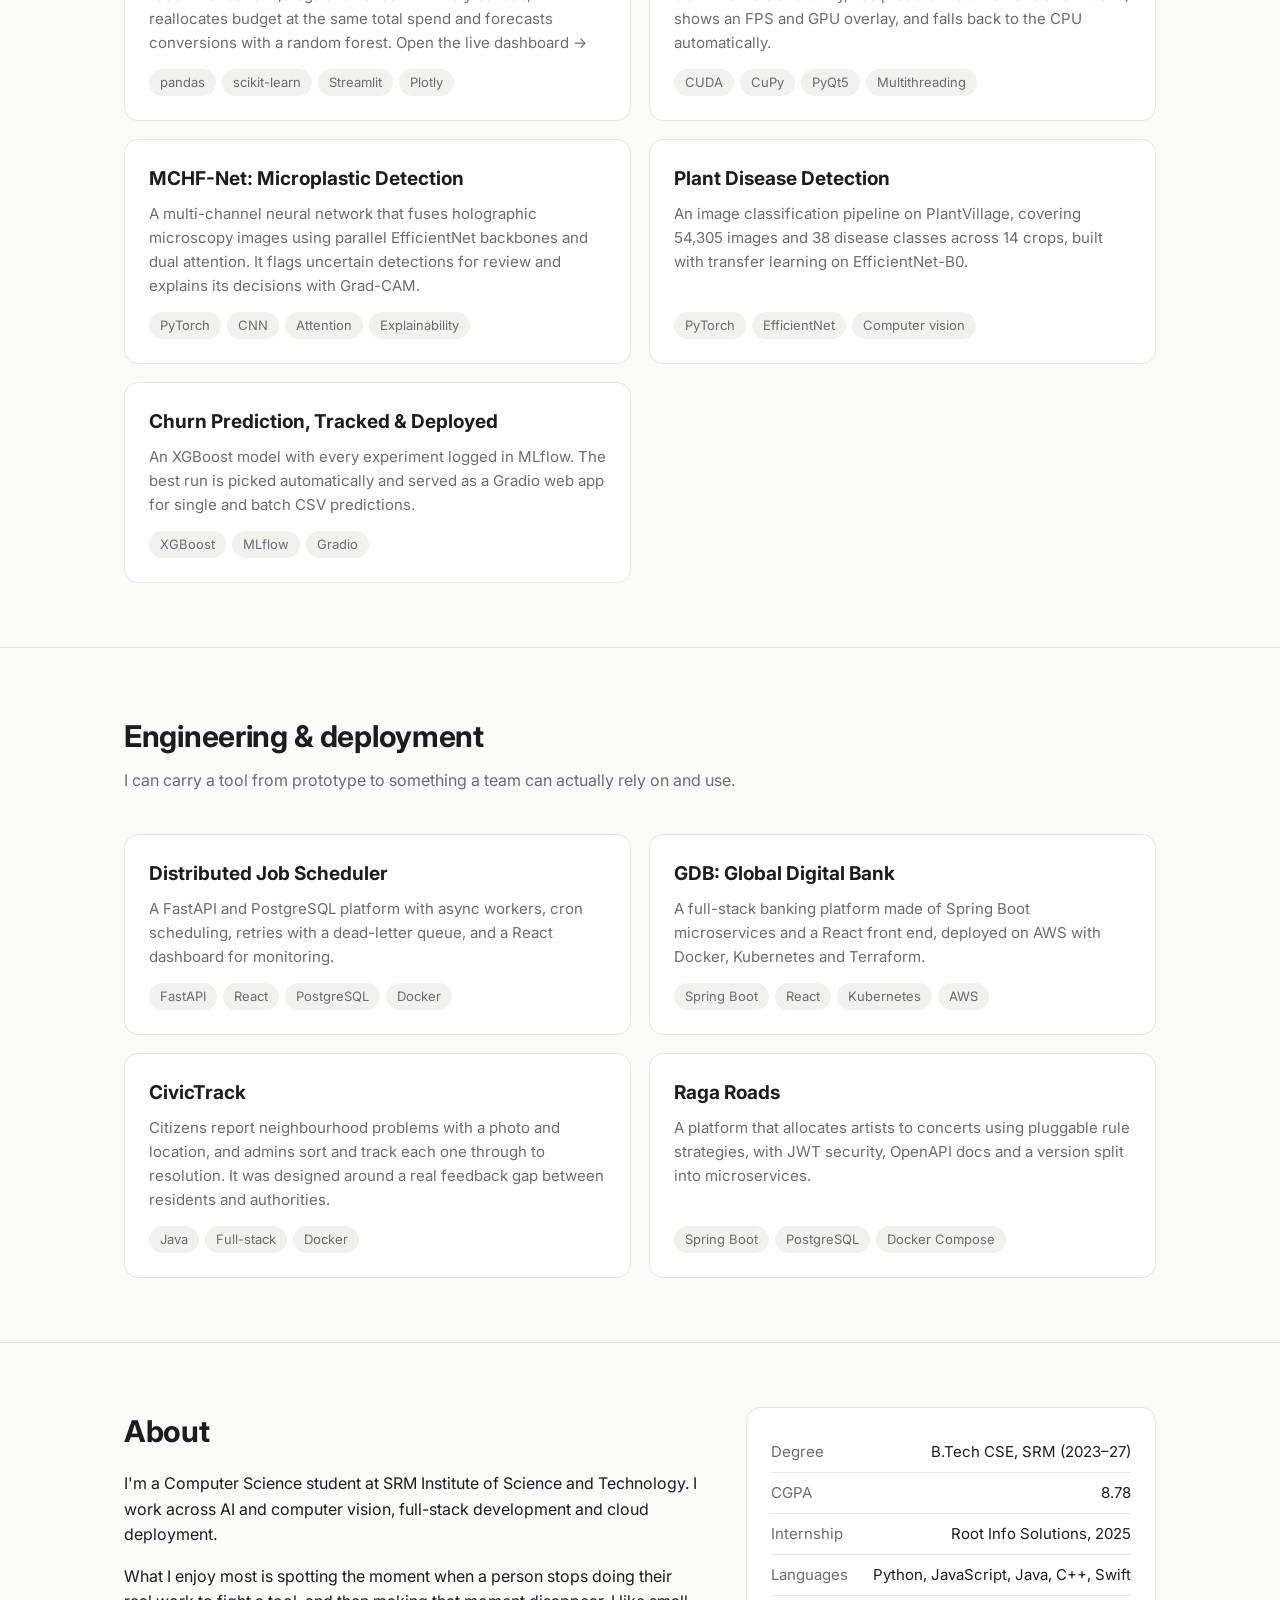
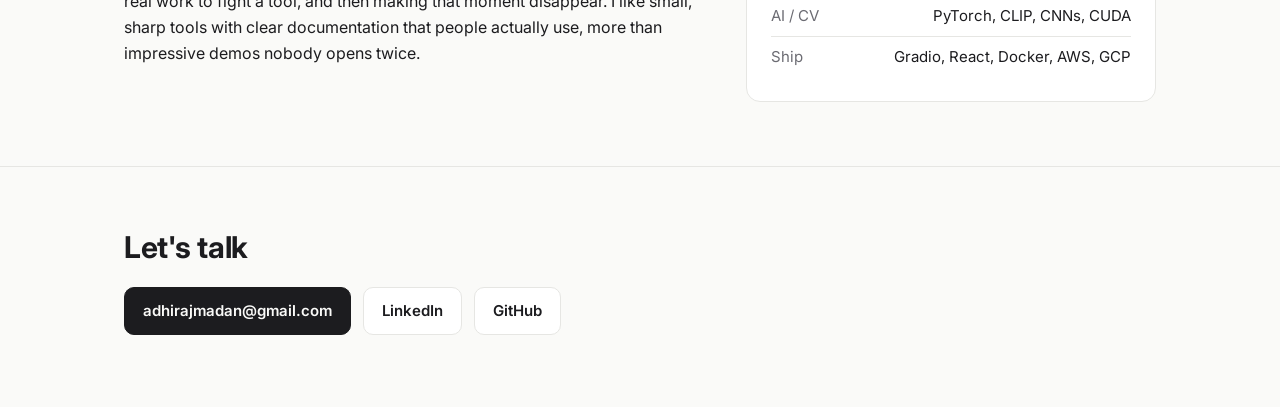
==== commit 44453192: "Add live Campaign Performance Evaluator dashboard" ====
--- a/index.html
+++ b/index.html
@@ -107,7 +107,7 @@
     <a class="name" href="#">Adhiraj Madan</a>
     <div class="links">
       <a href="#tools">Design tools</a>
-      <a href="#ai" class="hide-sm">AI work</a>
+      <a href="#ai" class="hide-sm">AI &amp; ML</a>
       <a href="#engineering" class="hide-sm">Engineering</a>
       <a href="#contact">Contact</a>
       <button class="theme-toggle" id="theme" aria-label="Toggle dark mode">◐</button>
@@ -210,9 +210,14 @@
 
 <section id="ai">
   <div class="wrap">
-    <h2>AI &amp; visual computing</h2>
-    <p class="section-lede">Deep learning, computer vision and real-time image processing.</p>
+    <h2>AI, ML &amp; analytics</h2>
+    <p class="section-lede">Deep learning, computer vision, real-time image processing and decision-support analytics.</p>
     <div class="grid">
+      <a class="card" href="campaigns/">
+        <h3>Campaign Performance Evaluator <span class="chip" style="background:var(--accent);color:#fff;margin-left:6px">Live</span></h3>
+        <p>Scores 24 ad campaigns across 6 channels with grades and recommendations, flags anomalies with likely causes, reallocates budget at the same total spend and forecasts conversions with a random forest. Open the live dashboard →</p>
+        <div class="chips"><span class="chip">pandas</span><span class="chip">scikit-learn</span><span class="chip">Streamlit</span><span class="chip">Plotly</span></div>
+      </a>
       <a class="card" href="https://github.com/Subzero-005/realtime-gpu-image-filters" target="_blank" rel="noopener">
         <h3>Real-Time GPU Image Filters</h3>
         <p>A live camera and video filter app with a Qt GUI. It uses custom CUDA kernels and CuPy, has presets like Cinematic and Artistic, shows an FPS and GPU overlay, and falls back to the CPU automatically.</p>
